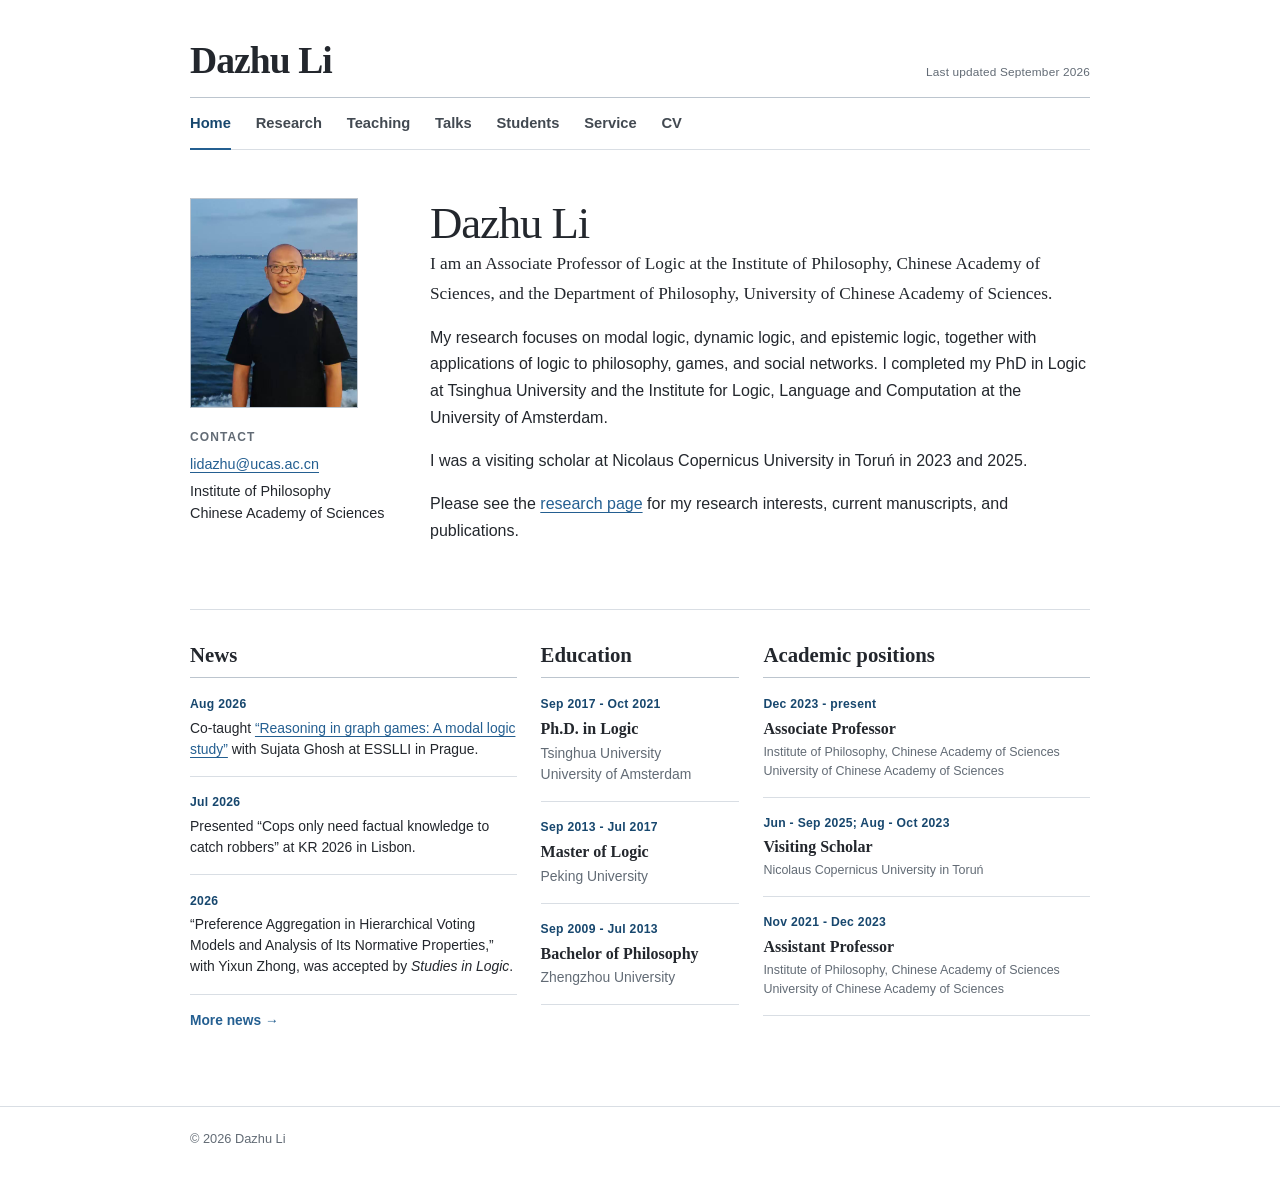
==== index.html @ a60a1cfc "Add files via upload" ====
<!doctype html>
<html lang="en">
<head>
  <meta charset="utf-8">
  <meta name="viewport" content="width=device-width, initial-scale=1">
  <meta name="description" content="Academic homepage of Dazhu Li: research, teaching, talks, students, and professional activities.">
  <title>Dazhu Li | Academic Homepage</title>
  <link rel="icon" type="image/svg+xml" href="data:image/svg+xml,%3Csvg xmlns='http://www.w3.org/2000/svg' viewBox='0 0 64 64'%3E%3Crect width='64' height='64' rx='8' fill='%23245f91'/%3E%3Ctext x='32' y='41' text-anchor='middle' font-family='Georgia,serif' font-size='29' font-weight='700' fill='white'%3EDL%3C/text%3E%3C/svg%3E">
  <link rel="stylesheet" href="style.css?v=20260914-3">
</head>
<body>
  <a class="skip-link" href="#main-content">Skip to main content</a>
  <header class="site-header"><div class="site-shell">
    <div class="masthead"><a class="site-name" href="index.html">Dazhu Li</a><p class="site-kicker">Last updated September 2026</p></div>
    <nav class="site-nav" aria-label="Primary navigation"><ul>
      <li><a href="index.html" aria-current="page">Home</a></li><li><a href="research.html">Research</a></li><li><a href="teaching.html">Teaching</a></li><li><a href="talks.html">Talks</a></li><li><a href="students.html">Students</a></li><li><a href="activities.html">Service</a></li><li><a href="dazhu-li-cv.pdf">CV</a></li>
    </ul></nav>
  </div></header>
  <main id="main-content" class="site-shell">
    <div class="profile-grid">
      <aside class="profile-aside" aria-label="Profile details">
        <div class="portrait-frame"><img class="portrait" src="profile.jpg" alt="Portrait of Dazhu Li by the sea"></div>
        <div><span class="aside-label">Contact</span><ul class="contact-list">
          <li><a href="mailto:lidazhu@ucas.ac.cn">lidazhu@ucas.ac.cn</a></li>
          <li>Institute of Philosophy<br><span class="contact-institution">Chinese Academy of Sciences</span></li>
        </ul></div>
      </aside>
      <div class="profile-copy">
        <h1>Dazhu Li</h1>
        <p class="lead">I am an Associate Professor of Logic at the Institute of Philosophy, Chinese Academy of Sciences, and the Department of Philosophy, University of Chinese Academy of Sciences.</p>
        <p>My research focuses on modal logic, dynamic logic, and epistemic logic, together with applications of logic to philosophy, games, and social networks. I completed my PhD in Logic at Tsinghua University and the Institute for Logic, Language and Computation at the University of Amsterdam.</p>
        <p>I was a visiting scholar at Nicolaus Copernicus University in Toruń in 2023 and 2025.</p>
        <p>Please see the <a href="research.html">research page</a> for my research interests, current manuscripts, and publications.</p>
      </div>
    </div>
    <section class="home-overview" aria-label="News, education, and academic positions">
      <div class="home-overview-grid">
        <div class="home-overview-column">
          <h2>News</h2>
          <ol class="history-list">
            <li class="history-item home-news-item"><time class="history-dates" datetime="2026-08">Aug 2026</time><p>Co-taught <a href="https://sites.google.com/view/graphgamesesslli2026">“Reasoning in graph games: A modal logic study”</a> with Sujata Ghosh at ESSLLI in Prague.</p></li>
            <li class="history-item home-news-item"><time class="history-dates" datetime="2026-07">Jul 2026</time><p>Presented “Cops only need factual knowledge to catch robbers” at KR 2026 in Lisbon.</p></li>
            <li class="history-item home-news-item"><time class="history-dates" datetime="2026">2026</time><p>“Preference Aggregation in Hierarchical Voting Models and Analysis of Its Normative Properties,” with Yixun Zhong, was accepted by <em>Studies in Logic</em>.</p></li>
          </ol>
          <a class="more-link" href="news.html">More news →</a>
        </div>
        <div class="home-overview-column">
          <h2>Education</h2>
          <ol class="history-list">
            <li class="history-item">
              <time class="history-dates">Sep 2017 - Oct 2021</time>
              <h3>Ph.D. in Logic</h3>
              <p>Tsinghua University<br>University of Amsterdam</p>
            </li>
            <li class="history-item">
              <time class="history-dates">Sep 2013 - Jul 2017</time>
              <h3>Master of Logic</h3>
              <p>Peking University</p>
            </li>
            <li class="history-item">
              <time class="history-dates">Sep 2009 - Jul 2013</time>
              <h3>Bachelor of Philosophy</h3>
              <p>Zhengzhou University</p>
            </li>
          </ol>
        </div>
        <div class="home-overview-column positions-column">
          <h2>Academic positions</h2>
          <ol class="history-list">
            <li class="history-item">
              <time class="history-dates">Dec 2023 - present</time>
              <h3>Associate Professor</h3>
              <p>Institute of Philosophy, Chinese Academy of Sciences<br>University of Chinese Academy of Sciences</p>
            </li>
            <li class="history-item">
              <time class="history-dates">Jun - Sep 2025; Aug - Oct 2023</time>
              <h3>Visiting Scholar</h3>
              <p>Nicolaus Copernicus University in Toruń</p>
            </li>
            <li class="history-item">
              <time class="history-dates">Nov 2021 - Dec 2023</time>
              <h3>Assistant Professor</h3>
              <p>Institute of Philosophy, Chinese Academy of Sciences<br>University of Chinese Academy of Sciences</p>
            </li>
          </ol>
        </div>
      </div>
    </section>
  </main>
  <footer class="site-footer"><div class="site-shell footer-row"><p>&copy; 2026 Dazhu Li</p></div></footer>
</body>
</html>
---- style.css ----
:root {
  --ink: #23272d;
  --muted: #626b75;
  --line: #d9dee4;
  --line-strong: #bcc5ce;
  --blue: #245f91;
  --blue-dark: #17476e;
  --blue-pale: #edf4f9;
  --soft: #f6f8fa;
  --serif: Georgia, Cambria, "Times New Roman", Times, serif;
  --sans: -apple-system, BlinkMacSystemFont, "Segoe UI", Helvetica, Arial, sans-serif;
}

* { box-sizing: border-box; }

html { color-scheme: light; scroll-behavior: smooth; }

body {
  margin: 0;
  background: #fff;
  color: var(--ink);
  font-family: var(--sans);
  font-size: 1rem;
  line-height: 1.68;
}

a {
  color: var(--blue);
  text-decoration-thickness: 1px;
  text-underline-offset: .18em;
}

a:hover { color: var(--blue-dark); text-decoration-thickness: 2px; }
a:focus-visible { outline: 3px solid var(--blue); outline-offset: 3px; border-radius: 2px; }

.skip-link {
  position: fixed;
  top: .75rem;
  left: .75rem;
  z-index: 10;
  padding: .55rem .8rem;
  background: var(--ink);
  color: #fff;
  font-weight: 700;
  transform: translateY(-200%);
}

.skip-link:focus { color: #fff; transform: translateY(0); }
.site-shell { width: min(calc(100% - 2.5rem), 900px); margin: 0 auto; }
.site-header { padding-top: 2.5rem; }

.masthead {
  display: flex;
  align-items: flex-end;
  justify-content: space-between;
  gap: 2rem;
  padding-bottom: 1rem;
  border-bottom: 1px solid var(--line-strong);
}

.site-name {
  color: var(--ink);
  font-family: var(--serif);
  font-size: clamp(1.8rem, 4vw, 2.35rem);
  font-weight: 600;
  letter-spacing: -.025em;
  line-height: 1.1;
  text-decoration: none;
}

.site-name:hover { color: var(--ink); text-decoration: none; }

.site-kicker {
  margin: .2rem 0 0;
  color: var(--muted);
  font-size: .74rem;
  font-weight: 500;
  letter-spacing: .015em;
  line-height: 1.35;
  text-align: right;
  white-space: nowrap;
}

.site-nav { border-bottom: 1px solid var(--line); }
.site-nav ul { display: flex; flex-wrap: wrap; gap: 0 1.55rem; margin: 0; padding: 0; list-style: none; }

.site-nav a {
  display: block;
  position: relative;
  padding: .82rem 0 .78rem;
  color: #424951;
  font-size: .92rem;
  font-weight: 560;
  text-decoration: none;
  white-space: nowrap;
}

.site-nav a:hover,
.site-nav a[aria-current="page"] { color: var(--blue-dark); }
.site-nav a[aria-current="page"] { font-weight: 720; }

.site-nav a[aria-current="page"]::after {
  position: absolute;
  right: 0;
  bottom: -1px;
  left: 0;
  height: 2px;
  background: var(--blue);
  content: "";
}

main { min-height: 54vh; padding: 3rem 0 4.5rem; }

.page-header {
  margin-bottom: 2.5rem;
  padding-bottom: 1.35rem;
  border-bottom: 1px solid var(--line);
}

.page-header h1,
.profile-copy h1 {
  margin: 0;
  font-family: var(--serif);
  font-size: clamp(2rem, 5vw, 2.8rem);
  font-weight: 500;
  letter-spacing: -.025em;
  line-height: 1.15;
}

.page-intro {
  max-width: 43rem;
  margin: .75rem 0 0;
  color: var(--muted);
  font-family: var(--serif);
  font-size: 1.08rem;
  line-height: 1.55;
}

h2, h3 { font-family: var(--serif); }
h2 { margin: 2.8rem 0 1.1rem; font-size: 1.48rem; line-height: 1.25; }
h3 { margin: 1.6rem 0 .45rem; font-size: 1.08rem; line-height: 1.35; }
p { margin: 0 0 1rem; }

.profile-grid {
  display: grid;
  grid-template-columns: 10.5rem minmax(0, 1fr);
  gap: clamp(2rem, 6vw, 4.5rem);
  align-items: start;
}

.portrait-placeholder {
  display: grid;
  width: 100%;
  aspect-ratio: 4 / 5;
  place-items: center;
  margin-bottom: 1.2rem;
  border: 1px solid var(--line-strong);
  background: linear-gradient(145deg, rgba(36,95,145,.05), transparent 55%), var(--soft);
  color: var(--muted);
  font-family: var(--serif);
  font-size: 2.25rem;
}

.portrait-frame {
  width: 100%;
  aspect-ratio: 4 / 5;
  margin-bottom: 1.2rem;
  overflow: hidden;
  border: 1px solid var(--line-strong);
  background: var(--soft);
}

.portrait {
  display: block;
  width: 100%;
  height: 100%;
  object-fit: cover;
  transform: scale(2.05);
  transform-origin: 52% 75%;
}
.aside-label { display: block; margin-bottom: .38rem; color: var(--muted); font-size: .75rem; font-weight: 700; letter-spacing: .09em; text-transform: uppercase; }
.contact-list { margin: 0; padding: 0; list-style: none; font-size: .9rem; line-height: 1.55; overflow-wrap: anywhere; }
.contact-list li + li { margin-top: .28rem; }
.contact-institution { white-space: nowrap; }

.profile-copy .role { margin: .75rem 0 1.45rem; color: var(--muted); font-family: var(--serif); font-size: 1.08rem; line-height: 1.5; }
.profile-copy .lead { font-family: var(--serif); font-size: 1.08rem; line-height: 1.72; }

.home-overview {
  margin-top: 3rem;
  padding-top: 2rem;
  border-top: 1px solid var(--line);
}

.home-overview-grid {
  display: grid;
  grid-template-columns: minmax(0, 1.15fr) minmax(0, .7fr) minmax(0, 1.15fr);
  gap: 1.5rem;
}

.home-overview-column h2 {
  margin: 0 0 1rem;
  padding-bottom: .6rem;
  border-bottom: 1px solid var(--line-strong);
  font-size: 1.3rem;
}

.history-list { margin: 0; padding: 0; list-style: none; }

.history-item {
  padding: .95rem 0 1rem;
  border-bottom: 1px solid var(--line);
}

.history-item:first-child { padding-top: 0; }
.history-dates { display: block; margin-bottom: .2rem; color: var(--blue-dark); font-size: .76rem; font-weight: 700; letter-spacing: .025em; }
.history-item h3 { margin: 0 0 .2rem; font-size: 1rem; }
.history-item p { margin: 0; color: var(--muted); font-size: .87rem; line-height: 1.52; }
.positions-column .history-item p { font-size: .78rem; white-space: nowrap; }
.home-news-item p { color: var(--ink); }
.more-link { display: inline-block; margin-top: .9rem; font-size: .86rem; font-weight: 700; text-decoration: none; }
.more-link:hover { text-decoration: underline; }

.placeholder-note {
  margin: 1.4rem 0;
  padding: .9rem 1rem;
  border-left: 3px solid var(--blue);
  background: var(--blue-pale);
  color: #3f5262;
  font-size: .9rem;
}

.section-rule { margin-top: 2.9rem; padding-top: 2rem; border-top: 1px solid var(--line); }
.section-rule h2 { margin-top: 0; }
.news-list, .plain-list { margin: 0; padding: 0; list-style: none; }

.news-item {
  display: grid;
  grid-template-columns: 7rem minmax(0, 1fr);
  gap: 1.25rem;
  padding: .9rem 0;
  border-top: 1px solid var(--line);
}

.news-item:last-child,
.plain-list li:last-child { border-bottom: 1px solid var(--line); }
.news-date { color: var(--blue-dark); font-size: .83rem; font-weight: 700; }
.news-item p { margin: 0; }
.content-section + .content-section, .year-section + .year-section { margin-top: 3rem; }

.section-heading,
.year-heading {
  margin: 0 0 1rem;
  padding-bottom: .55rem;
  border-bottom: 1px solid var(--line);
}

.year-heading { color: var(--blue-dark); font-family: var(--sans); font-size: 1rem; font-weight: 750; letter-spacing: .05em; }
.publication-list, .entry-list { margin: 0; padding-left: 1.35rem; }
.publication-list li, .entry-list li { padding-left: .35rem; }
.publication-list li + li, .entry-list li + li { margin-top: 1.05rem; }
.paper-title, .entry-title { font-weight: 700; }
.venue, .entry-meta { color: var(--muted); }

.resource-labels { display: inline-flex; flex-wrap: wrap; gap: .45rem; margin-left: .35rem; color: var(--muted); font-size: .82rem; font-weight: 650; }
.resource-labels span::before { content: "["; }
.resource-labels span::after { content: "]"; }

.download-link {
  display: inline-block;
  padding: .48rem .72rem;
  border: 1px solid var(--line-strong);
  background: var(--soft);
  font-size: .9rem;
  font-weight: 650;
  text-decoration: none;
}

.interest-grid { display: grid; grid-template-columns: repeat(2, minmax(0, 1fr)); gap: 1.2rem; }
.interest-item { padding-top: .9rem; border-top: 2px solid var(--blue); }
.interest-item h3 { margin-top: 0; }
.interest-item p { margin-bottom: 0; color: #454c54; font-size: .94rem; }
.compact-grid { display: grid; grid-template-columns: repeat(2, minmax(0, 1fr)); gap: 2rem 3.5rem; }

.plain-list li { padding: .85rem 0; border-top: 1px solid var(--line); }
.course-code { display: block; margin-bottom: .18rem; color: var(--blue-dark); font-size: .79rem; font-weight: 750; letter-spacing: .06em; text-transform: uppercase; }

.student-entry {
  display: grid;
  grid-template-columns: minmax(10rem, .7fr) minmax(0, 1.3fr);
  gap: 1.5rem;
  padding: 1rem 0;
  border-top: 1px solid var(--line);
}

.student-entry:last-child { border-bottom: 1px solid var(--line); }
.student-entry p { margin: 0; }

.cv-grid { display: grid; grid-template-columns: 9rem minmax(0, 1fr); gap: .6rem 2rem; margin: 0; }
.cv-grid dt { color: var(--muted); font-size: .9rem; font-weight: 700; }
.cv-grid dd { margin: 0; }
.cv-grid dt, .cv-grid dd { padding: .65rem 0; border-top: 1px solid var(--line); }

.site-footer { padding: 1.35rem 0 2.5rem; border-top: 1px solid var(--line); color: var(--muted); font-size: .8rem; }
.footer-row { display: flex; justify-content: space-between; gap: 1rem 2rem; }
.site-footer p { margin: 0; }

@media (max-width: 760px) {
  .site-shell { width: min(calc(100% - 2rem), 900px); }
  .site-header { padding-top: 1.5rem; }
  .masthead { gap: .75rem; }
  .site-kicker { margin-top: .15rem; font-size: .7rem; }
  .site-nav ul { gap: 0 1.15rem; }
  .site-nav a { padding: .72rem 0 .68rem; font-size: .88rem; }
  main { padding: 2.25rem 0 3.5rem; }
  .profile-grid { grid-template-columns: 1fr; gap: 2rem; }
  .profile-aside { display: grid; grid-template-columns: 7.25rem minmax(0, 1fr); gap: 1.25rem; align-items: start; }
  .portrait-placeholder, .portrait-frame { margin: 0; }
  .interest-grid, .compact-grid, .home-overview-grid { grid-template-columns: 1fr; }
  .home-overview-grid { gap: 2.25rem; }
  .positions-column .history-item p { white-space: normal; }
}

@media (max-width: 520px) {
  .news-item, .student-entry, .cv-grid { grid-template-columns: 1fr; gap: .2rem; }
  .cv-grid dt { padding-bottom: 0; }
  .cv-grid dd { padding-top: 0; border-top: 0; }
  .footer-row { display: block; }
}

@media (max-width: 400px) {
  .contact-institution { white-space: normal; }
}

@media print {
  body { color: #000; font-size: 11pt; }
  .skip-link, .site-nav, .site-kicker, .portrait-placeholder, .site-footer { display: none; }
  .site-shell { width: 100%; }
  .site-header { padding-top: 0; }
  main { padding: 1.5rem 0 0; }
  a { color: inherit; text-decoration: none; }
}
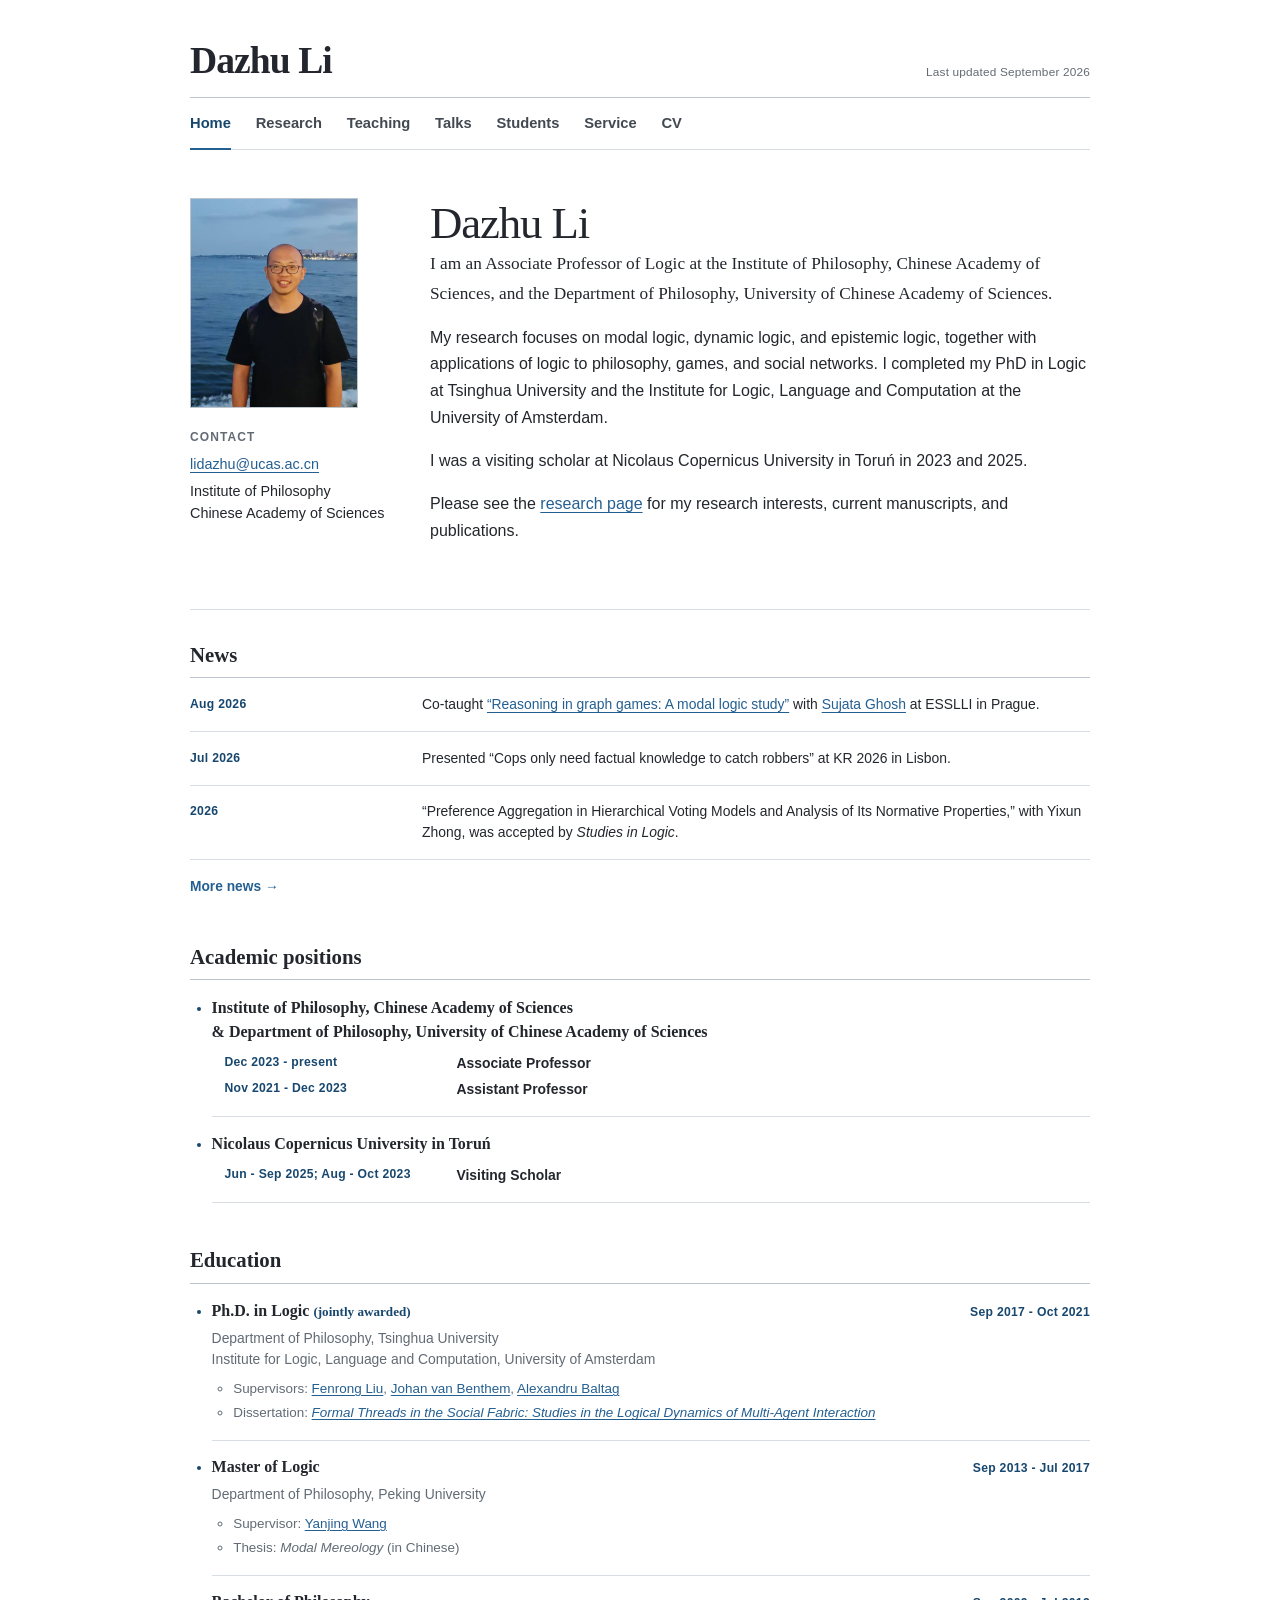
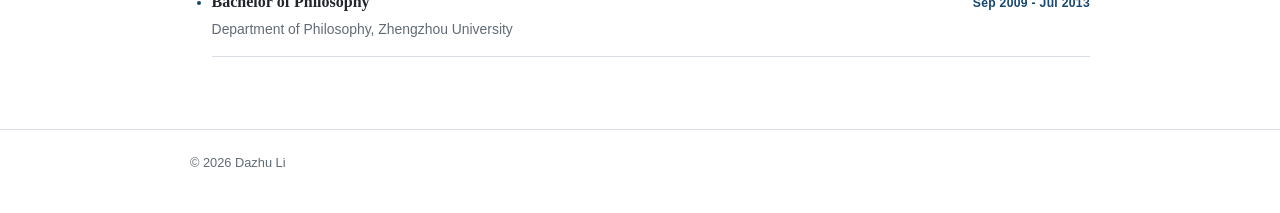
==== commit 9afe668e: "Add files via upload" ====
--- a/index.html
+++ b/index.html
@@ -6,7 +6,7 @@
   <meta name="description" content="Academic homepage of Dazhu Li: research, teaching, talks, students, and professional activities.">
   <title>Dazhu Li | Academic Homepage</title>
   <link rel="icon" type="image/svg+xml" href="data:image/svg+xml,%3Csvg xmlns='http://www.w3.org/2000/svg' viewBox='0 0 64 64'%3E%3Crect width='64' height='64' rx='8' fill='%23245f91'/%3E%3Ctext x='32' y='41' text-anchor='middle' font-family='Georgia,serif' font-size='29' font-weight='700' fill='white'%3EDL%3C/text%3E%3C/svg%3E">
-  <link rel="stylesheet" href="style.css?v=20260914-3">
+  <link rel="stylesheet" href="style.css?v=20260921-3">
 </head>
 <body>
   <a class="skip-link" href="#main-content">Skip to main content</a>
@@ -33,56 +33,59 @@
         <p>Please see the <a href="research.html">research page</a> for my research interests, current manuscripts, and publications.</p>
       </div>
     </div>
-    <section class="home-overview" aria-label="News, education, and academic positions">
+    <section class="home-overview" aria-label="News, academic positions, and education">
       <div class="home-overview-grid">
         <div class="home-overview-column">
           <h2>News</h2>
           <ol class="history-list">
-            <li class="history-item home-news-item"><time class="history-dates" datetime="2026-08">Aug 2026</time><p>Co-taught <a href="https://sites.google.com/view/graphgamesesslli2026">“Reasoning in graph games: A modal logic study”</a> with Sujata Ghosh at ESSLLI in Prague.</p></li>
+            <li class="history-item home-news-item"><time class="history-dates" datetime="2026-08">Aug 2026</time><p>Co-taught <a href="https://sites.google.com/view/graphgamesesslli2026">“Reasoning in graph games: A modal logic study”</a> with <a href="https://www.isichennai.res.in/~sujata/">Sujata Ghosh</a> at ESSLLI in Prague.</p></li>
             <li class="history-item home-news-item"><time class="history-dates" datetime="2026-07">Jul 2026</time><p>Presented “Cops only need factual knowledge to catch robbers” at KR 2026 in Lisbon.</p></li>
             <li class="history-item home-news-item"><time class="history-dates" datetime="2026">2026</time><p>“Preference Aggregation in Hierarchical Voting Models and Analysis of Its Normative Properties,” with Yixun Zhong, was accepted by <em>Studies in Logic</em>.</p></li>
           </ol>
           <a class="more-link" href="news.html">More news →</a>
         </div>
         <div class="home-overview-column">
+          <h2>Academic positions</h2>
+          <ul class="position-groups">
+            <li class="position-group">
+              <h3>Institute of Philosophy, Chinese Academy of Sciences<br>&amp; Department of Philosophy, University of Chinese Academy of Sciences</h3>
+              <ul class="position-roles">
+                <li><span class="position-dates">Dec 2023 - present</span><span class="position-title">Associate Professor</span></li>
+                <li><span class="position-dates">Nov 2021 - Dec 2023</span><span class="position-title">Assistant Professor</span></li>
+              </ul>
+            </li>
+            <li class="position-group">
+              <h3>Nicolaus Copernicus University in Toruń</h3>
+              <ul class="position-roles">
+                <li><span class="position-dates">Jun - Sep 2025; Aug - Oct 2023</span><span class="position-title">Visiting Scholar</span></li>
+              </ul>
+            </li>
+          </ul>
+        </div>
+        <div class="home-overview-column">
           <h2>Education</h2>
-          <ol class="history-list">
-            <li class="history-item">
-              <time class="history-dates">Sep 2017 - Oct 2021</time>
-              <h3>Ph.D. in Logic</h3>
-              <p>Tsinghua University<br>University of Amsterdam</p>
+          <ul class="education-list">
+            <li class="education-item">
+              <div class="education-heading"><h3>Ph.D. in Logic <span class="joint-degree-label">(jointly awarded)</span></h3><span class="education-dates">Sep 2017 - Oct 2021</span></div>
+              <p class="education-institution">Department of Philosophy, Tsinghua University<br>Institute for Logic, Language and Computation, University of Amsterdam</p>
+              <ul class="education-details">
+                <li>Supervisors: <a href="https://www.fenrong.net/">Fenrong Liu</a>, <a href="https://staff.fnwi.uva.nl/j.vanbenthem/">Johan van Benthem</a>, <a href="https://sites.google.com/site/thealexandrubaltagsite/welcome">Alexandru Baltag</a></li>
+                <li>Dissertation: <a href="https://eprints.illc.uva.nl/id/eprint/2199/"><em>Formal Threads in the Social Fabric: Studies in the Logical Dynamics of Multi-Agent Interaction</em></a></li>
+              </ul>
             </li>
-            <li class="history-item">
-              <time class="history-dates">Sep 2013 - Jul 2017</time>
-              <h3>Master of Logic</h3>
-              <p>Peking University</p>
+            <li class="education-item">
+              <div class="education-heading"><h3>Master of Logic</h3><span class="education-dates">Sep 2013 - Jul 2017</span></div>
+              <p class="education-institution">Department of Philosophy, Peking University</p>
+              <ul class="education-details">
+                <li>Supervisor: <a href="https://wangyanjing.com/">Yanjing Wang</a></li>
+                <li>Thesis: <em>Modal Mereology</em> (in Chinese)</li>
+              </ul>
             </li>
-            <li class="history-item">
-              <time class="history-dates">Sep 2009 - Jul 2013</time>
-              <h3>Bachelor of Philosophy</h3>
-              <p>Zhengzhou University</p>
+            <li class="education-item">
+              <div class="education-heading"><h3>Bachelor of Philosophy</h3><span class="education-dates">Sep 2009 - Jul 2013</span></div>
+              <p class="education-institution">Department of Philosophy, Zhengzhou University</p>
             </li>
-          </ol>
-        </div>
-        <div class="home-overview-column positions-column">
-          <h2>Academic positions</h2>
-          <ol class="history-list">
-            <li class="history-item">
-              <time class="history-dates">Dec 2023 - present</time>
-              <h3>Associate Professor</h3>
-              <p>Institute of Philosophy, Chinese Academy of Sciences<br>University of Chinese Academy of Sciences</p>
-            </li>
-            <li class="history-item">
-              <time class="history-dates">Jun - Sep 2025; Aug - Oct 2023</time>
-              <h3>Visiting Scholar</h3>
-              <p>Nicolaus Copernicus University in Toruń</p>
-            </li>
-            <li class="history-item">
-              <time class="history-dates">Nov 2021 - Dec 2023</time>
-              <h3>Assistant Professor</h3>
-              <p>Institute of Philosophy, Chinese Academy of Sciences<br>University of Chinese Academy of Sciences</p>
-            </li>
-          </ol>
+          </ul>
         </div>
       </div>
     </section>
--- a/style.css
+++ b/style.css
@@ -194,8 +194,8 @@
 
 .home-overview-grid {
   display: grid;
-  grid-template-columns: minmax(0, 1.15fr) minmax(0, .7fr) minmax(0, 1.15fr);
-  gap: 1.5rem;
+  grid-template-columns: minmax(0, 1fr);
+  gap: 2.75rem;
 }
 
 .home-overview-column h2 {
@@ -208,16 +208,39 @@
 .history-list { margin: 0; padding: 0; list-style: none; }
 
 .history-item {
+  display: grid;
+  grid-template-columns: 13rem minmax(0, 1fr);
+  column-gap: 1.5rem;
   padding: .95rem 0 1rem;
   border-bottom: 1px solid var(--line);
 }
 
 .history-item:first-child { padding-top: 0; }
-.history-dates { display: block; margin-bottom: .2rem; color: var(--blue-dark); font-size: .76rem; font-weight: 700; letter-spacing: .025em; }
-.history-item h3 { margin: 0 0 .2rem; font-size: 1rem; }
-.history-item p { margin: 0; color: var(--muted); font-size: .87rem; line-height: 1.52; }
-.positions-column .history-item p { font-size: .78rem; white-space: nowrap; }
+.history-dates { grid-column: 1; grid-row: 1 / span 3; display: block; color: var(--blue-dark); font-size: .76rem; font-weight: 700; letter-spacing: .025em; }
+.history-item h3 { grid-column: 2; margin: 0 0 .2rem; font-size: 1rem; }
+.history-item p { grid-column: 2; margin: 0; color: var(--muted); font-size: .87rem; line-height: 1.52; }
+.history-item .education-details { margin-top: .45rem; }
 .home-news-item p { color: var(--ink); }
+.position-groups { margin: 0; padding-left: 1.35rem; list-style: disc; }
+.position-group { padding: .95rem 0 1rem; border-bottom: 1px solid var(--line); }
+.position-group:first-child { padding-top: 0; }
+.position-group::marker { color: var(--blue-dark); font-size: .8rem; }
+.position-group h3 { margin: 0 0 .55rem; font-size: 1rem; line-height: 1.5; }
+.position-roles { margin: 0; padding: 0 0 0 .8rem; list-style: none; }
+.position-roles li { display: grid; grid-template-columns: 13rem minmax(0, 1fr); column-gap: 1.5rem; margin-top: .3rem; font-size: .87rem; line-height: 1.52; }
+.position-dates { color: var(--blue-dark); font-size: .76rem; font-weight: 700; letter-spacing: .025em; }
+.position-title { font-weight: 600; }
+.education-list { margin: 0; padding-left: 1.35rem; list-style: disc; }
+.education-item { padding: .95rem 0 1rem; border-bottom: 1px solid var(--line); }
+.education-item:first-child { padding-top: 0; }
+.education-item::marker { color: var(--blue-dark); font-size: .8rem; }
+.education-heading { display: flex; align-items: baseline; justify-content: space-between; gap: 1.25rem; }
+.education-heading h3 { margin: 0; font-size: 1rem; }
+.joint-degree-label { color: var(--blue-dark); font-size: .82rem; font-weight: 600; white-space: nowrap; }
+.education-dates { flex: none; color: var(--blue-dark); font-size: .76rem; font-weight: 700; letter-spacing: .025em; }
+.education-institution { margin: .35rem 0 0; color: var(--muted); font-size: .87rem; line-height: 1.52; }
+.education-details { margin: .55rem 0 0; padding-left: 1.35rem; list-style: circle; color: var(--muted); font-size: .84rem; line-height: 1.52; }
+.education-details li + li { margin-top: .25rem; }
 .more-link { display: inline-block; margin-top: .9rem; font-size: .86rem; font-weight: 700; text-decoration: none; }
 .more-link:hover { text-decoration: underline; }
 
@@ -316,9 +339,14 @@
   .profile-grid { grid-template-columns: 1fr; gap: 2rem; }
   .profile-aside { display: grid; grid-template-columns: 7.25rem minmax(0, 1fr); gap: 1.25rem; align-items: start; }
   .portrait-placeholder, .portrait-frame { margin: 0; }
-  .interest-grid, .compact-grid, .home-overview-grid { grid-template-columns: 1fr; }
+  .interest-grid, .compact-grid { grid-template-columns: 1fr; }
   .home-overview-grid { gap: 2.25rem; }
-  .positions-column .history-item p { white-space: normal; }
+  .history-item { grid-template-columns: 1fr; }
+  .history-dates { grid-column: 1; grid-row: auto; margin-bottom: .2rem; }
+  .history-item h3, .history-item p { grid-column: 1; }
+  .position-roles li { grid-template-columns: 1fr; }
+  .education-heading { display: block; }
+  .education-dates { display: block; margin-top: .2rem; }
 }
 
 @media (max-width: 520px) {
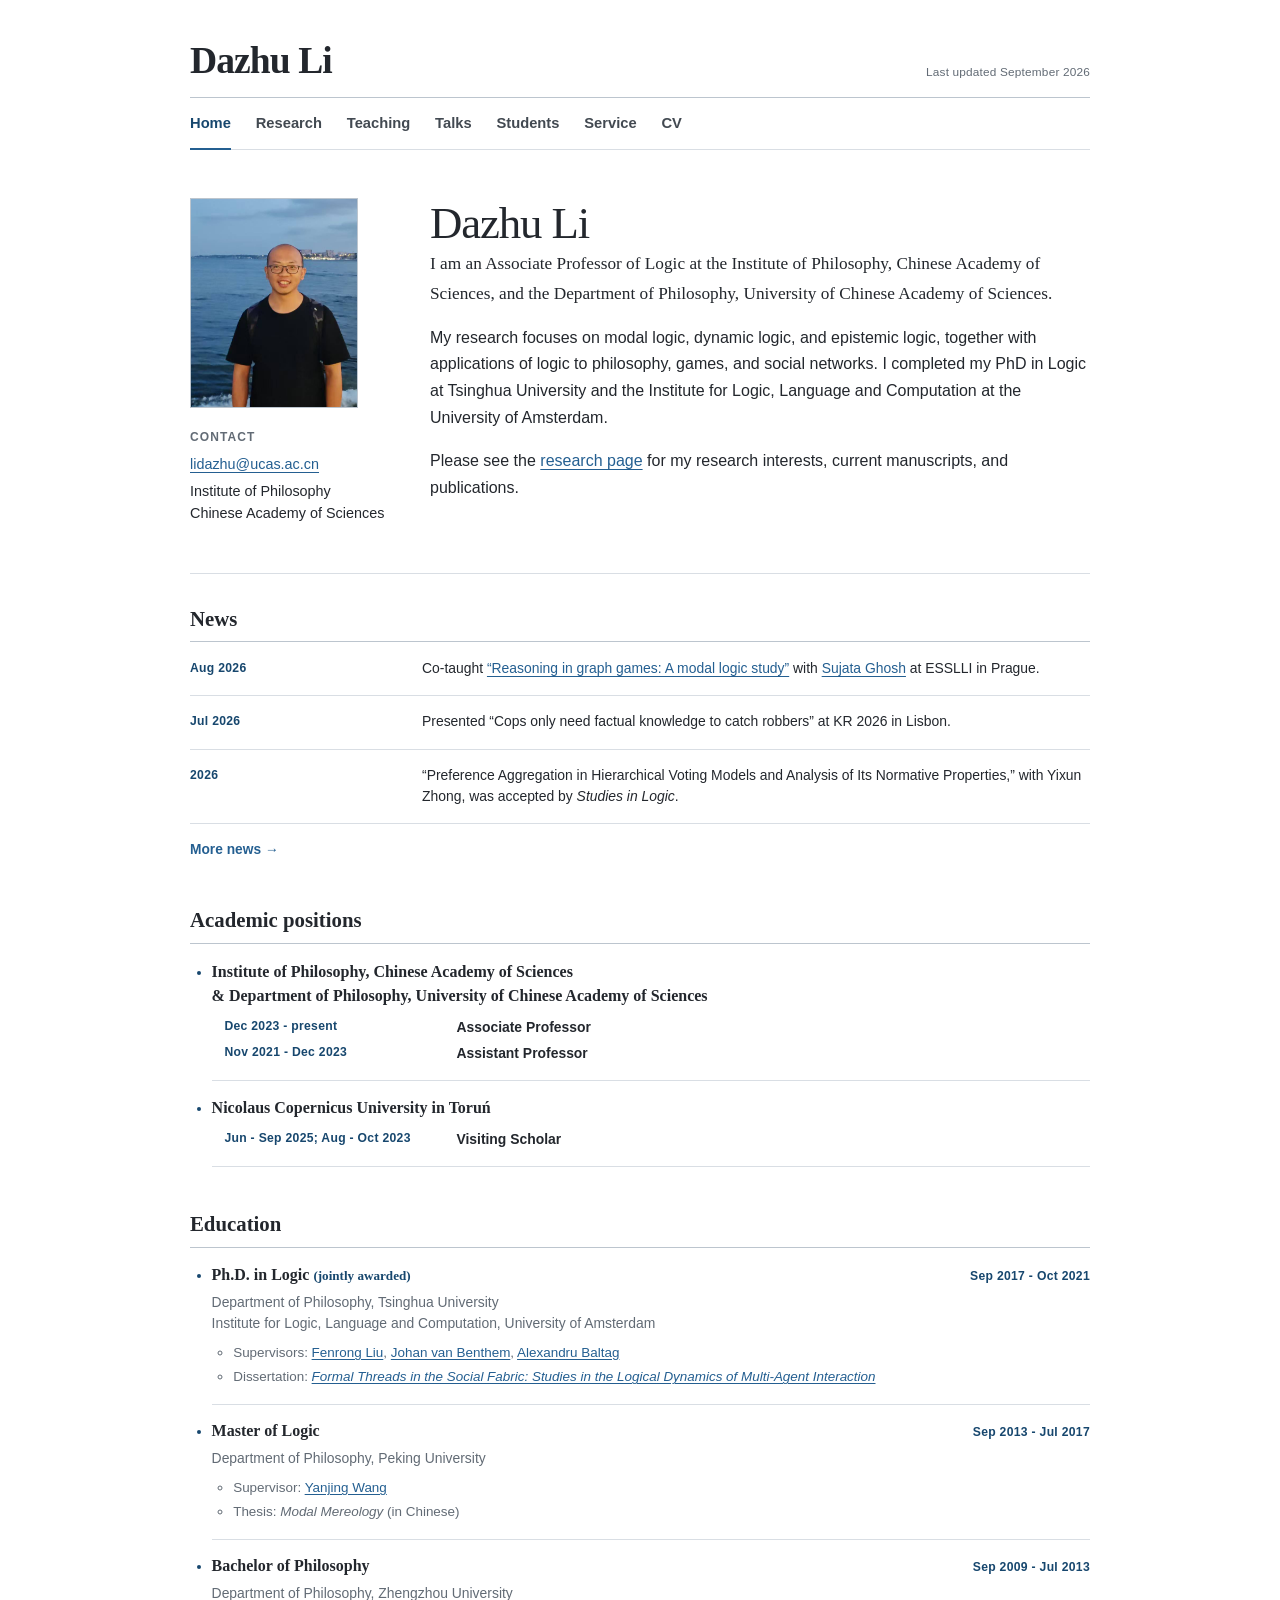
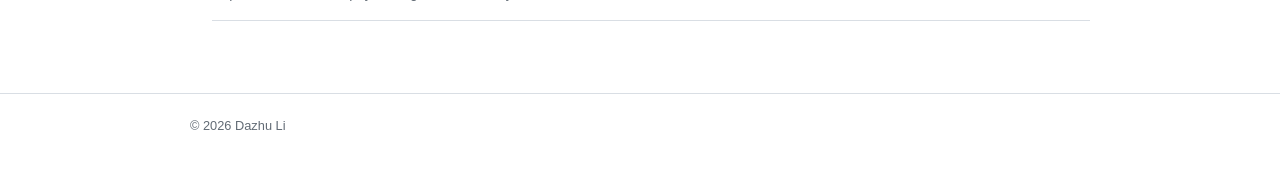
==== commit 1a7e4d7d: "Update index.html" ====
--- a/index.html
+++ b/index.html
@@ -29,7 +29,6 @@
         <h1>Dazhu Li</h1>
         <p class="lead">I am an Associate Professor of Logic at the Institute of Philosophy, Chinese Academy of Sciences, and the Department of Philosophy, University of Chinese Academy of Sciences.</p>
         <p>My research focuses on modal logic, dynamic logic, and epistemic logic, together with applications of logic to philosophy, games, and social networks. I completed my PhD in Logic at Tsinghua University and the Institute for Logic, Language and Computation at the University of Amsterdam.</p>
-        <p>I was a visiting scholar at Nicolaus Copernicus University in Toruń in 2023 and 2025.</p>
         <p>Please see the <a href="research.html">research page</a> for my research interests, current manuscripts, and publications.</p>
       </div>
     </div>
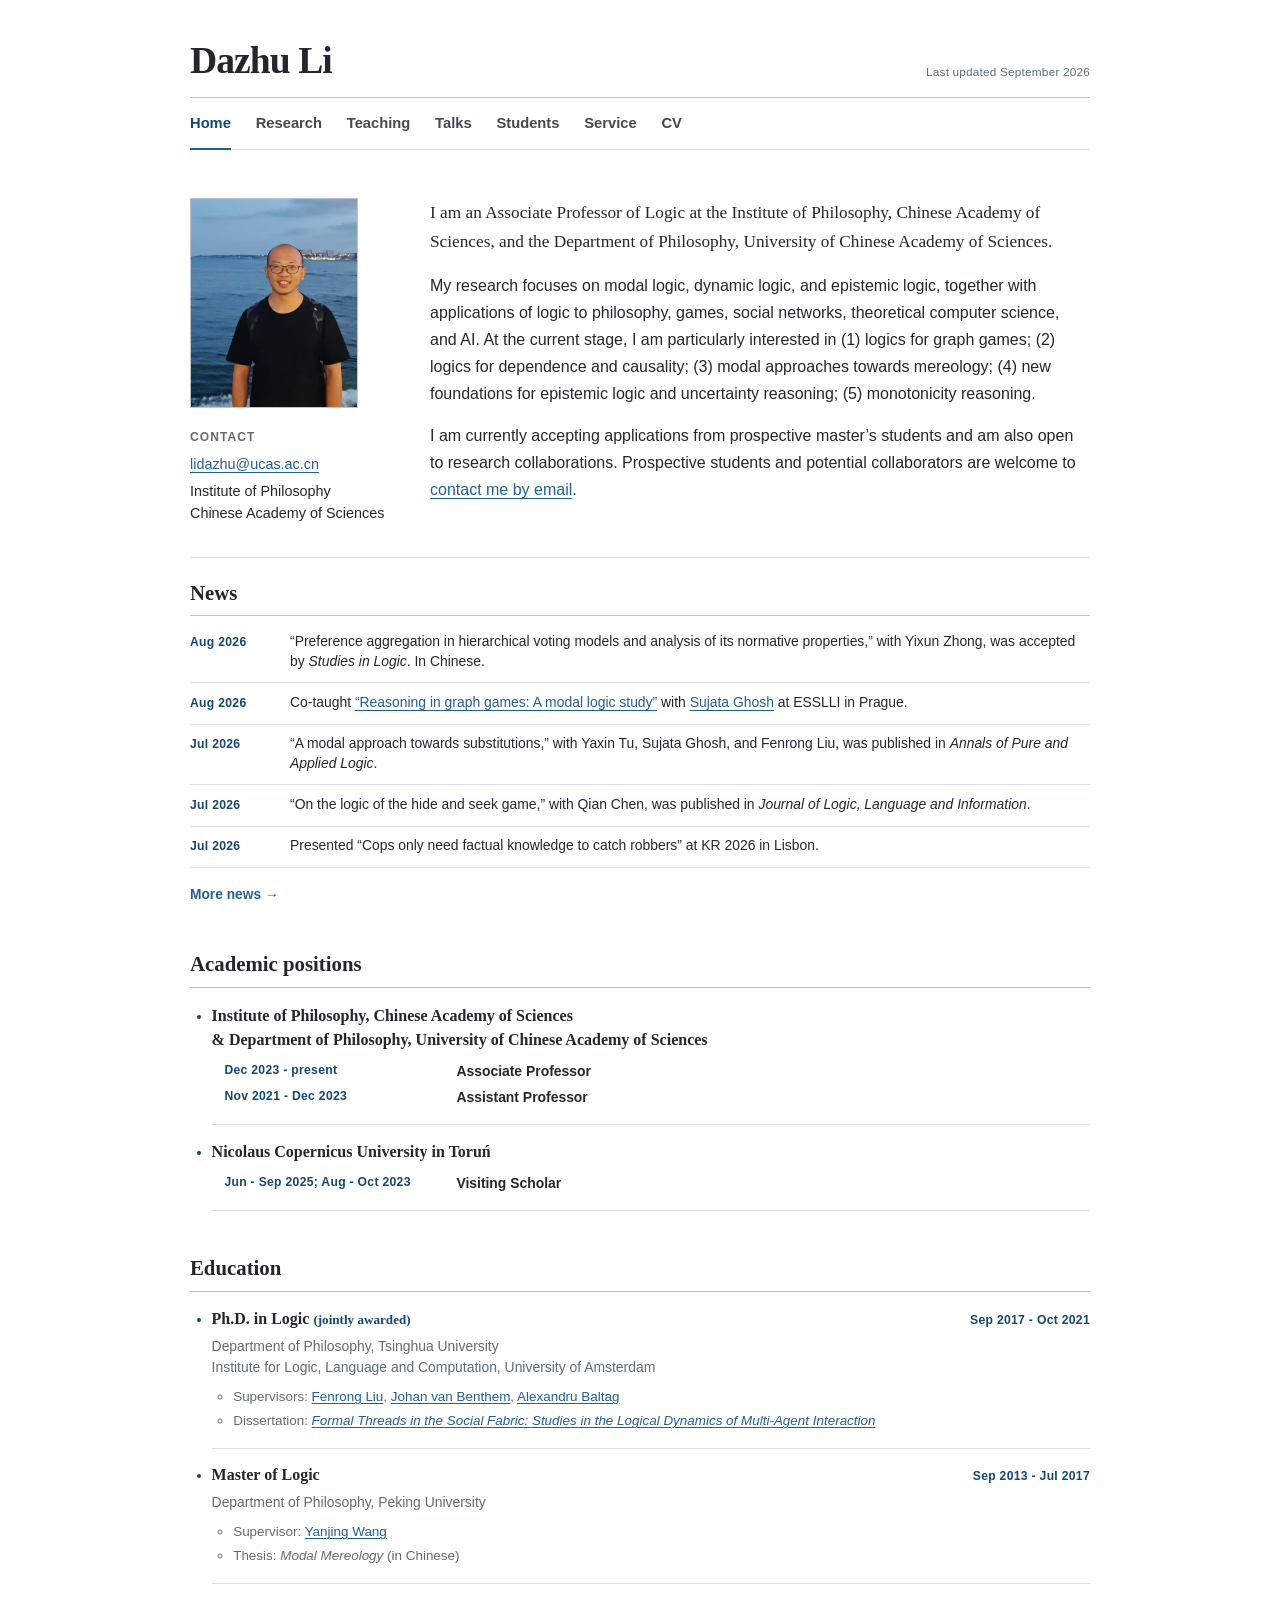
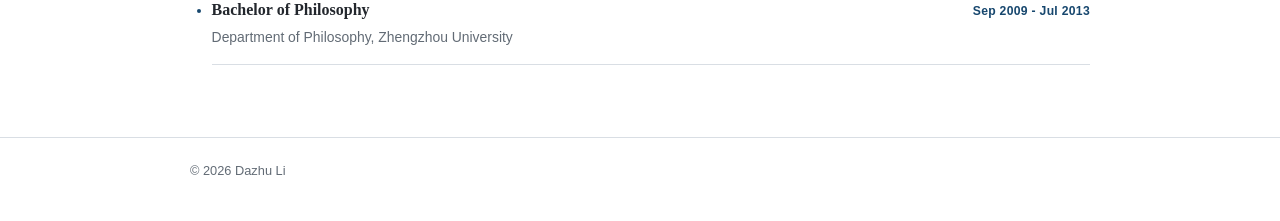
==== commit 31cbcf0e: "Add files via upload" ====
--- a/index.html
+++ b/index.html
@@ -6,7 +6,7 @@
   <meta name="description" content="Academic homepage of Dazhu Li: research, teaching, talks, students, and professional activities.">
   <title>Dazhu Li | Academic Homepage</title>
   <link rel="icon" type="image/svg+xml" href="data:image/svg+xml,%3Csvg xmlns='http://www.w3.org/2000/svg' viewBox='0 0 64 64'%3E%3Crect width='64' height='64' rx='8' fill='%23245f91'/%3E%3Ctext x='32' y='41' text-anchor='middle' font-family='Georgia,serif' font-size='29' font-weight='700' fill='white'%3EDL%3C/text%3E%3C/svg%3E">
-  <link rel="stylesheet" href="style.css?v=20260921-3">
+  <link rel="stylesheet" href="style.css?v=20260921-17">
 </head>
 <body>
   <a class="skip-link" href="#main-content">Skip to main content</a>
@@ -26,10 +26,9 @@
         </ul></div>
       </aside>
       <div class="profile-copy">
-        <h1>Dazhu Li</h1>
         <p class="lead">I am an Associate Professor of Logic at the Institute of Philosophy, Chinese Academy of Sciences, and the Department of Philosophy, University of Chinese Academy of Sciences.</p>
-        <p>My research focuses on modal logic, dynamic logic, and epistemic logic, together with applications of logic to philosophy, games, and social networks. I completed my PhD in Logic at Tsinghua University and the Institute for Logic, Language and Computation at the University of Amsterdam.</p>
-        <p>Please see the <a href="research.html">research page</a> for my research interests, current manuscripts, and publications.</p>
+        <p>My research focuses on modal logic, dynamic logic, and epistemic logic, together with applications of logic to philosophy, games, social networks, theoretical computer science, and AI. At the current stage, I am particularly interested in (1) logics for graph games; (2) logics for dependence and causality; (3) modal approaches towards mereology; (4) new foundations for epistemic logic and uncertainty reasoning; (5) monotonicity reasoning.</p>
+        <p>I am currently accepting applications from prospective master’s students and am also open to research collaborations. Prospective students and potential collaborators are welcome to <a href="mailto:lidazhu@ucas.ac.cn">contact me by email</a>.</p>
       </div>
     </div>
     <section class="home-overview" aria-label="News, academic positions, and education">
@@ -37,9 +36,11 @@
         <div class="home-overview-column">
           <h2>News</h2>
           <ol class="history-list">
+            <li class="history-item home-news-item"><time class="history-dates" datetime="2026-08">Aug 2026</time><p>“Preference aggregation in hierarchical voting models and analysis of its normative properties,” with Yixun Zhong, was accepted by <em>Studies in Logic</em>. In Chinese.</p></li>
             <li class="history-item home-news-item"><time class="history-dates" datetime="2026-08">Aug 2026</time><p>Co-taught <a href="https://sites.google.com/view/graphgamesesslli2026">“Reasoning in graph games: A modal logic study”</a> with <a href="https://www.isichennai.res.in/~sujata/">Sujata Ghosh</a> at ESSLLI in Prague.</p></li>
+            <li class="history-item home-news-item"><time class="history-dates" datetime="2026-07">Jul 2026</time><p>“A modal approach towards substitutions,” with Yaxin Tu, Sujata Ghosh, and Fenrong Liu, was published in <em>Annals of Pure and Applied Logic</em>.</p></li>
+            <li class="history-item home-news-item"><time class="history-dates" datetime="2026-07">Jul 2026</time><p>“On the logic of the hide and seek game,” with Qian Chen, was published in <em>Journal of Logic, Language and Information</em>.</p></li>
             <li class="history-item home-news-item"><time class="history-dates" datetime="2026-07">Jul 2026</time><p>Presented “Cops only need factual knowledge to catch robbers” at KR 2026 in Lisbon.</p></li>
-            <li class="history-item home-news-item"><time class="history-dates" datetime="2026">2026</time><p>“Preference Aggregation in Hierarchical Voting Models and Analysis of Its Normative Properties,” with Yixun Zhong, was accepted by <em>Studies in Logic</em>.</p></li>
           </ol>
           <a class="more-link" href="news.html">More news →</a>
         </div>
--- a/style.css
+++ b/style.css
@@ -187,8 +187,8 @@
 .profile-copy .lead { font-family: var(--serif); font-size: 1.08rem; line-height: 1.72; }
 
 .home-overview {
-  margin-top: 3rem;
-  padding-top: 2rem;
+  margin-top: 2rem;
+  padding-top: 1.4rem;
   border-top: 1px solid var(--line);
 }
 
@@ -220,7 +220,9 @@
 .history-item h3 { grid-column: 2; margin: 0 0 .2rem; font-size: 1rem; }
 .history-item p { grid-column: 2; margin: 0; color: var(--muted); font-size: .87rem; line-height: 1.52; }
 .history-item .education-details { margin-top: .45rem; }
-.home-news-item p { color: var(--ink); }
+.home-news-item { grid-template-columns: 5.5rem minmax(0, 1fr); column-gap: .75rem; padding: .6rem 0 .65rem; }
+.home-news-item:first-child { padding-top: 0; }
+.home-news-item p { color: var(--ink); line-height: 1.42; }
 .position-groups { margin: 0; padding-left: 1.35rem; list-style: disc; }
 .position-group { padding: .95rem 0 1rem; border-bottom: 1px solid var(--line); }
 .position-group:first-child { padding-top: 0; }
@@ -300,9 +302,13 @@
 }
 
 .interest-grid { display: grid; grid-template-columns: repeat(2, minmax(0, 1fr)); gap: 1.2rem; }
+.interest-columns { display: grid; grid-template-columns: minmax(0, .9fr) minmax(0, 1.1fr); gap: 1.2rem; }
+.interest-foundations { display: grid; gap: 1.2rem; }
 .interest-item { padding-top: .9rem; border-top: 2px solid var(--blue); }
 .interest-item h3 { margin-top: 0; }
 .interest-item p { margin-bottom: 0; color: #454c54; font-size: .94rem; }
+.interest-directions { margin: 0; padding-left: 1.2rem; color: #454c54; font-size: .94rem; }
+.interest-directions li { break-inside: avoid; margin-bottom: .35rem; }
 .compact-grid { display: grid; grid-template-columns: repeat(2, minmax(0, 1fr)); gap: 2rem 3.5rem; }
 
 .plain-list li { padding: .85rem 0; border-top: 1px solid var(--line); }
@@ -339,7 +345,7 @@
   .profile-grid { grid-template-columns: 1fr; gap: 2rem; }
   .profile-aside { display: grid; grid-template-columns: 7.25rem minmax(0, 1fr); gap: 1.25rem; align-items: start; }
   .portrait-placeholder, .portrait-frame { margin: 0; }
-  .interest-grid, .compact-grid { grid-template-columns: 1fr; }
+  .interest-grid, .interest-columns, .compact-grid { grid-template-columns: 1fr; }
   .home-overview-grid { gap: 2.25rem; }
   .history-item { grid-template-columns: 1fr; }
   .history-dates { grid-column: 1; grid-row: auto; margin-bottom: .2rem; }
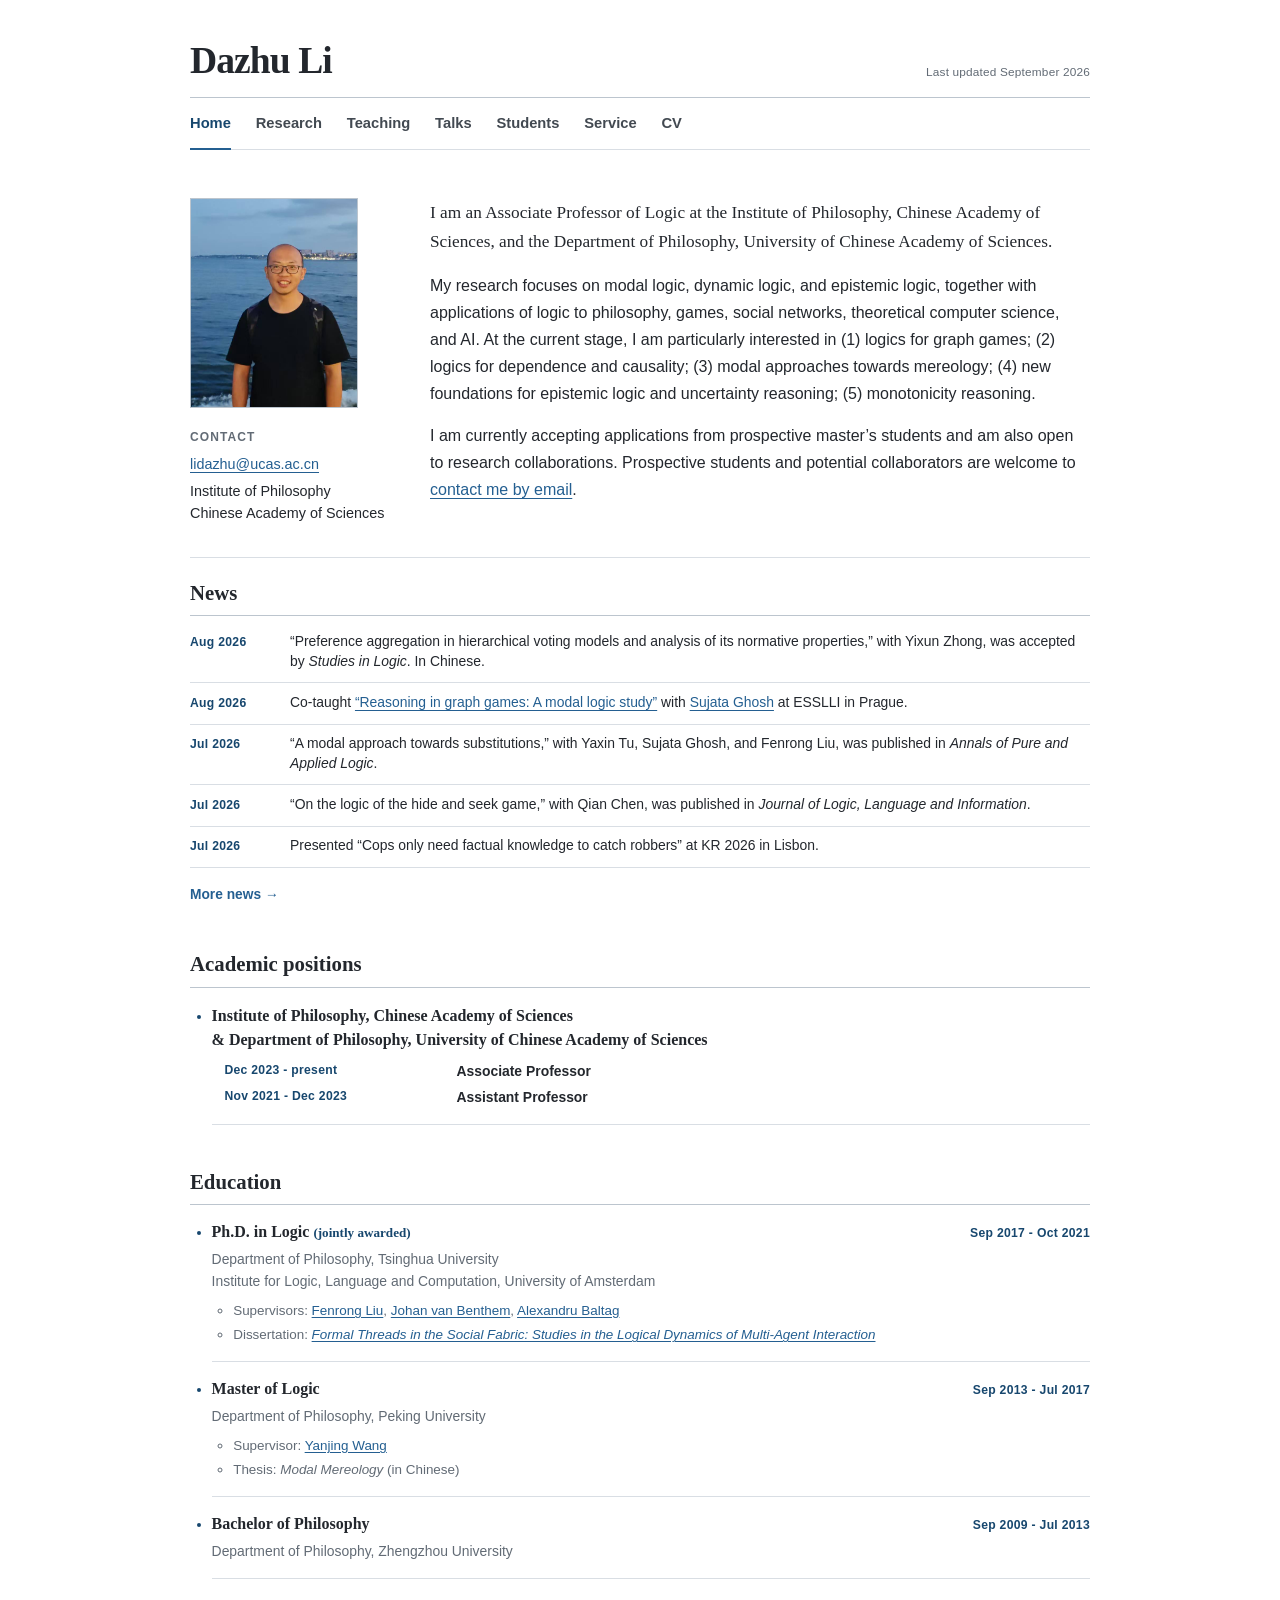
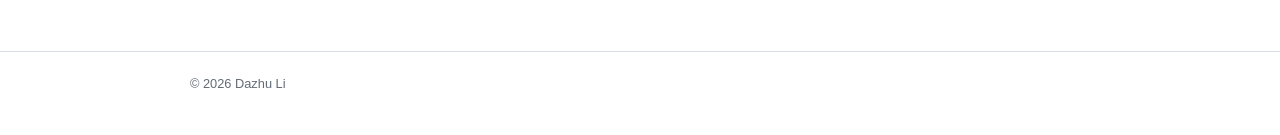
==== commit 5aa0e64a: "Add files via upload" ====
--- a/index.html
+++ b/index.html
@@ -4,9 +4,19 @@
   <meta charset="utf-8">
   <meta name="viewport" content="width=device-width, initial-scale=1">
   <meta name="description" content="Academic homepage of Dazhu Li: research, teaching, talks, students, and professional activities.">
-  <title>Dazhu Li | Academic Homepage</title>
+  <meta name="google-site-verification" content="cG8MppEBgDiP0meaP3ofbFq80tjpbBx8pWACW4OutvU">
+  <title>Dazhu Li | Homepage</title>
   <link rel="icon" type="image/svg+xml" href="data:image/svg+xml,%3Csvg xmlns='http://www.w3.org/2000/svg' viewBox='0 0 64 64'%3E%3Crect width='64' height='64' rx='8' fill='%23245f91'/%3E%3Ctext x='32' y='41' text-anchor='middle' font-family='Georgia,serif' font-size='29' font-weight='700' fill='white'%3EDL%3C/text%3E%3C/svg%3E">
   <link rel="stylesheet" href="style.css?v=20260921-17">
+  <script>
+    var _hmt = _hmt || [];
+    (function() {
+      var hm = document.createElement("script");
+      hm.src = "https://hm.baidu.com/hm.js?fb6c7bd4eb40553c670a0f25609ceb4a";
+      var s = document.getElementsByTagName("script")[0];
+      s.parentNode.insertBefore(hm, s);
+    })();
+  </script>
 </head>
 <body>
   <a class="skip-link" href="#main-content">Skip to main content</a>
@@ -54,12 +64,6 @@
                 <li><span class="position-dates">Nov 2021 - Dec 2023</span><span class="position-title">Assistant Professor</span></li>
               </ul>
             </li>
-            <li class="position-group">
-              <h3>Nicolaus Copernicus University in Toruń</h3>
-              <ul class="position-roles">
-                <li><span class="position-dates">Jun - Sep 2025; Aug - Oct 2023</span><span class="position-title">Visiting Scholar</span></li>
-              </ul>
-            </li>
           </ul>
         </div>
         <div class="home-overview-column">
